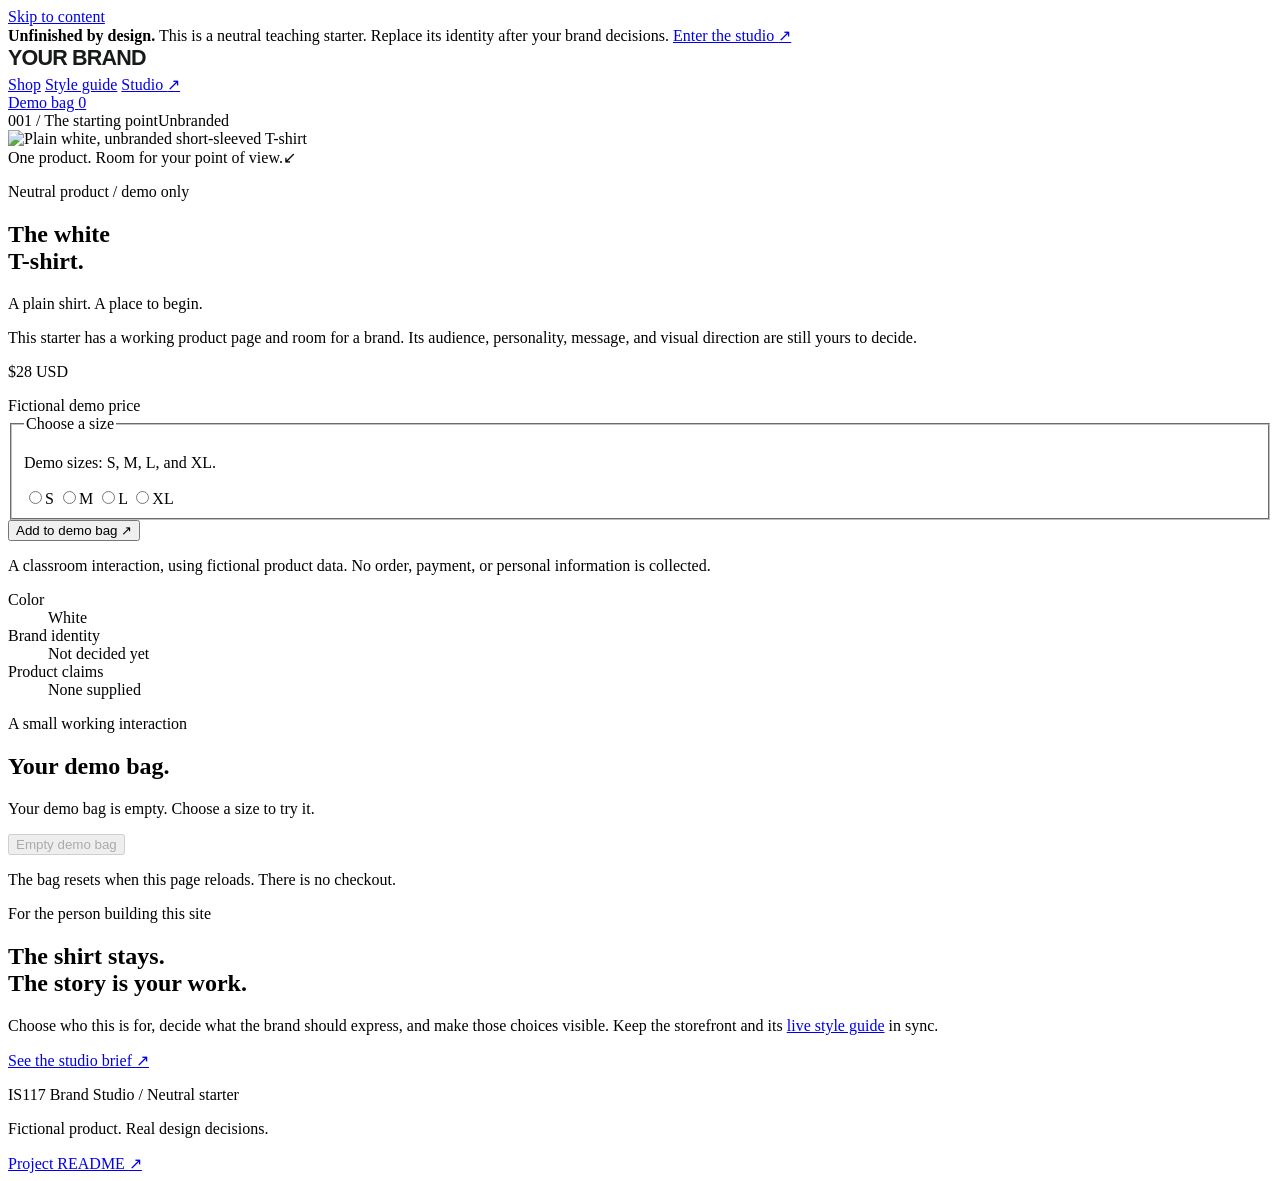
==== public/index.html @ 986c733f "Initial commit" ====
<!doctype html>
<html lang="en">
  <head>
    <meta charset="utf-8" />
    <meta name="viewport" content="width=device-width, initial-scale=1" />
    <meta
      name="description"
      content="An unfinished, neutral T-shirt storefront for the IS117 Brand Studio. Build a brand through deliberate, visible design choices."
    />
    <title>Your Brand — neutral storefront starter</title>
    <link rel="icon" href="data:," />
    <link rel="stylesheet" href="styles.css" />
    <script src="shop.js" defer></script>
  </head>
  <body>
    <a class="skip-link" href="#main">Skip to content</a>
    <aside class="starter-notice" aria-label="Starter information">
      <span
        ><strong>Unfinished by design.</strong> This is a neutral teaching
        starter. Replace its identity after your brand decisions.</span
      >
      <a href="studio.html"
        >Enter the studio <span aria-hidden="true">↗</span></a
      >
    </aside>
    <header class="site-header wrap">
      <a
        class="brand-link"
        href="index.html"
        aria-label="Your Brand storefront home"
        ><img
          class="wordmark"
          src="assets/wordmark.svg"
          alt="Neutral starter wordmark"
          width="175"
          height="26"
      /></a>
      <nav class="main-nav" aria-label="Main navigation">
        <a class="nav-link" href="index.html" aria-current="page">Shop</a>
        <a class="nav-link" href="styleguide.html">Style guide</a>
        <a class="nav-link" href="studio.html"
          >Studio <span aria-hidden="true">↗</span></a
        >
      </nav>
      <a class="bag-link" href="#demo-bag" aria-label="View demo bag"
        >Demo bag <span id="bag-count" class="bag-count">0</span></a
      >
    </header>

    <main id="main">
      <section class="product-section wrap" aria-labelledby="product-title">
        <div class="product-visual">
          <div class="visual-label">
            <span>001 / The starting point</span><span>Unbranded</span>
          </div>
          <img
            class="shirt-image"
            src="assets/white-shirt.svg"
            alt="Plain white, unbranded short-sleeved T-shirt"
            width="800"
            height="880"
            fetchpriority="high"
          />
          <div class="image-caption">
            <span>One product. Room for your point of view.</span
            ><span aria-hidden="true">↙</span>
          </div>
        </div>
        <div class="product-information">
          <p class="eyebrow">
            <span class="status-dot" aria-hidden="true"></span> Neutral product
            / demo only
          </p>
          <h1 id="product-title">The white<br />T-shirt.</h1>
          <p class="product-intro">A plain shirt. A place to begin.</p>
          <p class="muted product-description">
            This starter has a working product page and room for a brand. Its
            audience, personality, message, and visual direction are still yours
            to decide.
          </p>
          <div class="price-row">
            <p class="price">$28 <span>USD</span></p>
            <span class="micro-label">Fictional demo price</span>
          </div>
          <form id="product-form" class="product-form" novalidate>
            <fieldset aria-describedby="size-help size-error">
              <legend>Choose a size</legend>
              <p id="size-help" class="field-help">
                Demo sizes: S, M, L, and XL.
              </p>
              <div class="size-options">
                <label class="size-option"
                  ><input type="radio" name="size" value="S" /><span
                    >S</span
                  ></label
                >
                <label class="size-option"
                  ><input type="radio" name="size" value="M" /><span
                    >M</span
                  ></label
                >
                <label class="size-option"
                  ><input type="radio" name="size" value="L" /><span
                    >L</span
                  ></label
                >
                <label class="size-option"
                  ><input type="radio" name="size" value="XL" /><span
                    >XL</span
                  ></label
                >
              </div>
              <p id="size-error" class="field-error" role="alert" hidden>
                Choose a size before adding the shirt to your demo bag.
              </p>
            </fieldset>
            <button class="button button-primary add-button" type="submit">
              Add to demo bag <span aria-hidden="true">↗</span>
            </button>
          </form>
          <p class="demo-disclaimer">
            A classroom interaction, using fictional product data. No order,
            payment, or personal information is collected.
          </p>
          <dl class="product-facts">
            <div>
              <dt>Color</dt>
              <dd>White</dd>
            </div>
            <div>
              <dt>Brand identity</dt>
              <dd>Not decided yet</dd>
            </div>
            <div>
              <dt>Product claims</dt>
              <dd>None supplied</dd>
            </div>
          </dl>
        </div>
      </section>

      <section
        id="demo-bag"
        class="bag-section wrap"
        aria-labelledby="bag-title"
      >
        <div>
          <p class="eyebrow">A small working interaction</p>
          <h2 id="bag-title">Your demo bag.</h2>
        </div>
        <div class="bag-details">
          <p
            id="bag-status"
            class="bag-message"
            role="status"
            aria-live="polite"
            aria-atomic="true"
          >
            Your demo bag is empty. Choose a size to try it.
          </p>
          <ul id="bag-items" class="bag-items"></ul>
          <button id="clear-bag" class="text-button" type="button" disabled>
            Empty demo bag
          </button>
          <p class="field-help">
            The bag resets when this page reloads. There is no checkout.
          </p>
        </div>
      </section>

      <section class="starter-next wrap" aria-labelledby="next-title">
        <p class="eyebrow">For the person building this site</p>
        <h2 id="next-title">The shirt stays.<br />The story is your work.</h2>
        <div>
          <p>
            Choose who this is for, decide what the brand should express, and
            make those choices visible. Keep the storefront and its
            <a href="styleguide.html">live style guide</a> in sync.
          </p>
          <a class="button button-secondary" href="studio.html"
            >See the studio brief <span aria-hidden="true">↗</span></a
          >
        </div>
      </section>
    </main>

    <footer class="site-footer wrap">
      <p>
        IS117 Brand Studio <span class="footer-separator"> / </span> Neutral
        starter
      </p>
      <p class="footer-tagline">Fictional product. Real design decisions.</p>
      <a href="https://github.com/kaw393939/is117-brand-studio#readme"
        >Project README <span aria-hidden="true">↗</span></a
      >
    </footer>
  </body>
</html>
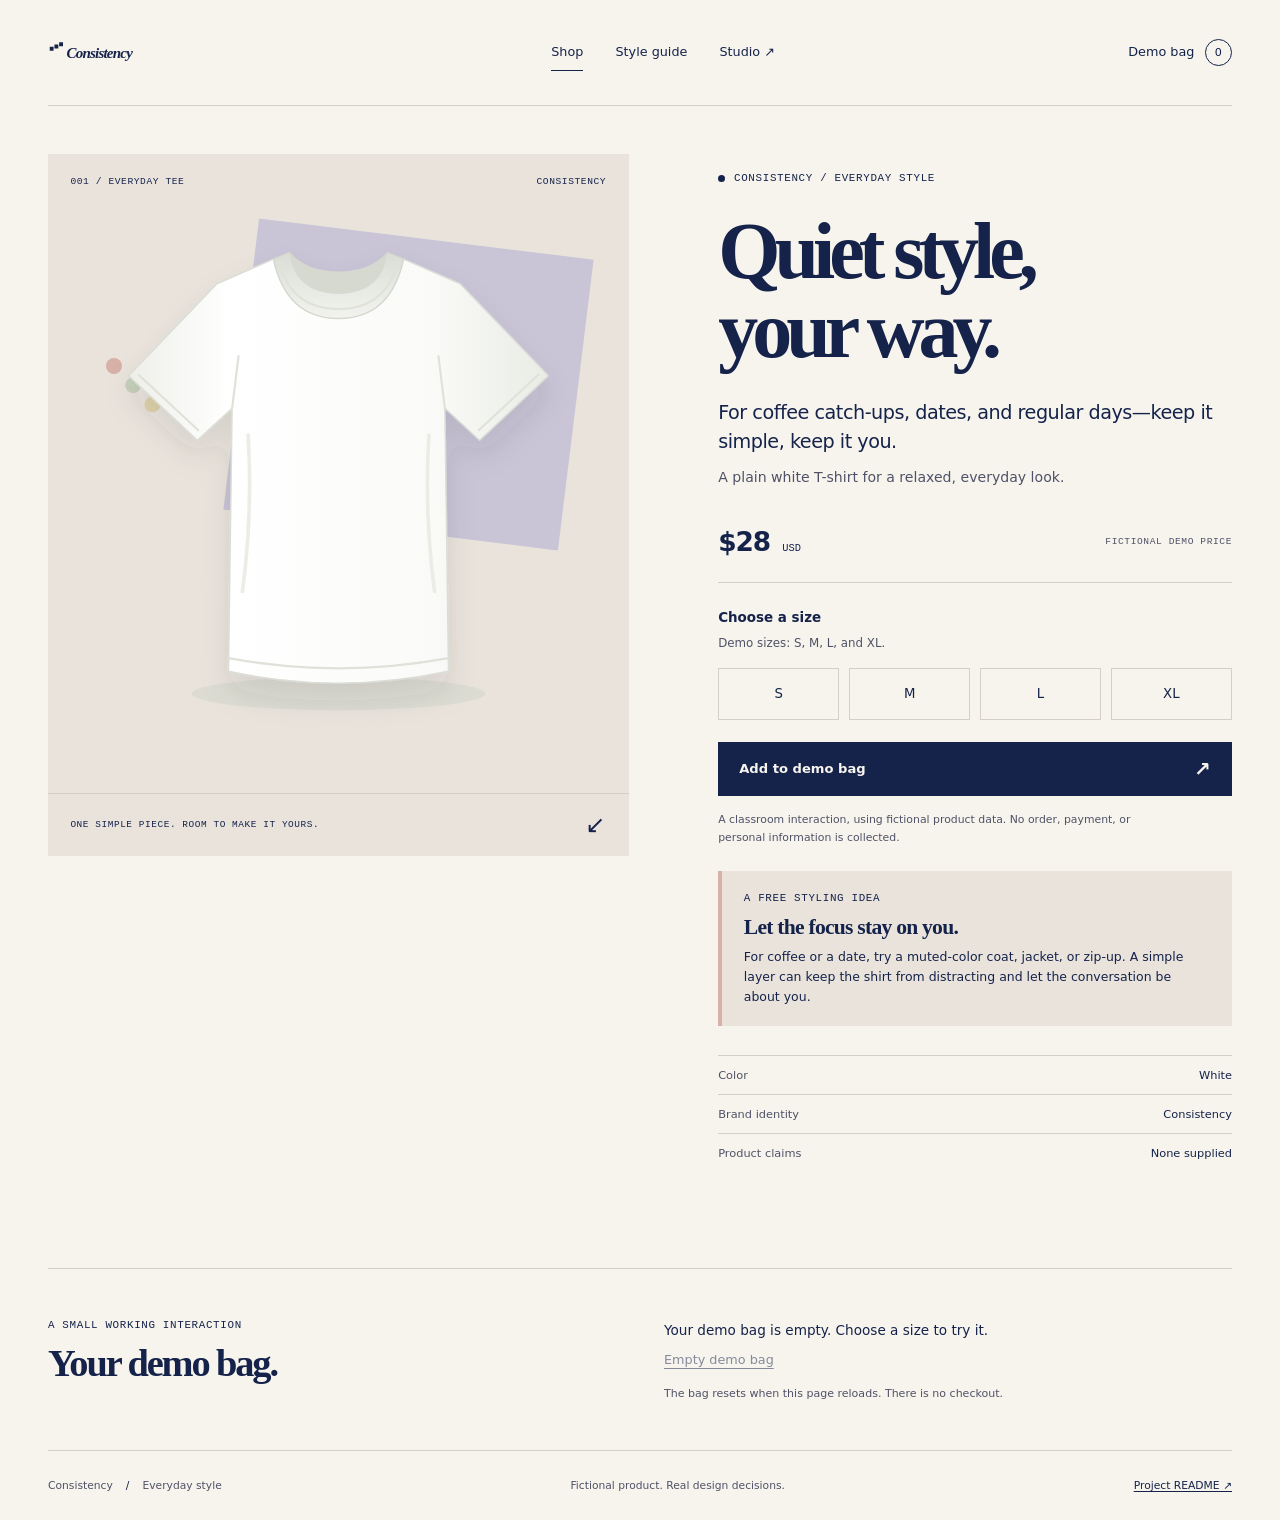
==== commit 9502fd9b: "feat: build BRAND-001 Consistency storefront Co-authored-by: Copilot <223556219+Copilot@users.norepl" ====
--- a/public/index.html
+++ b/public/index.html
@@ -5,33 +5,24 @@
     <meta name="viewport" content="width=device-width, initial-scale=1" />
     <meta
       name="description"
-      content="An unfinished, neutral T-shirt storefront for the IS117 Brand Studio. Build a brand through deliberate, visible design choices."
+      content="Consistency: quiet everyday style, with room to make it your own."
     />
-    <title>Your Brand — neutral storefront starter</title>
+    <title>Consistency — Quiet style, your way</title>
     <link rel="icon" href="data:," />
     <link rel="stylesheet" href="styles.css" />
     <script src="shop.js" defer></script>
   </head>
   <body>
     <a class="skip-link" href="#main">Skip to content</a>
-    <aside class="starter-notice" aria-label="Starter information">
-      <span
-        ><strong>Unfinished by design.</strong> This is a neutral teaching
-        starter. Replace its identity after your brand decisions.</span
-      >
-      <a href="studio.html"
-        >Enter the studio <span aria-hidden="true">↗</span></a
-      >
-    </aside>
     <header class="site-header wrap">
       <a
         class="brand-link"
         href="index.html"
-        aria-label="Your Brand storefront home"
+        aria-label="Consistency storefront home"
         ><img
           class="wordmark"
-          src="assets/wordmark.svg"
-          alt="Neutral starter wordmark"
+          src="assets/consistency-wordmark.svg"
+          alt="Consistency"
           width="175"
           height="26"
       /></a>
@@ -51,7 +42,7 @@
       <section class="product-section wrap" aria-labelledby="product-title">
         <div class="product-visual">
           <div class="visual-label">
-            <span>001 / The starting point</span><span>Unbranded</span>
+            <span>001 / Everyday tee</span><span>Consistency</span>
           </div>
           <img
             class="shirt-image"
@@ -62,21 +53,22 @@
             fetchpriority="high"
           />
           <div class="image-caption">
-            <span>One product. Room for your point of view.</span
+            <span>One simple piece. Room to make it yours.</span
             ><span aria-hidden="true">↙</span>
           </div>
         </div>
         <div class="product-information">
           <p class="eyebrow">
-            <span class="status-dot" aria-hidden="true"></span> Neutral product
-            / demo only
+            <span class="status-dot" aria-hidden="true"></span> Consistency /
+            Everyday style
           </p>
-          <h1 id="product-title">The white<br />T-shirt.</h1>
-          <p class="product-intro">A plain shirt. A place to begin.</p>
+          <h1 id="product-title">Quiet style,<br />your way.</h1>
+          <p class="product-intro">
+            For coffee catch-ups, dates, and regular days—keep it simple, keep
+            it you.
+          </p>
           <p class="muted product-description">
-            This starter has a working product page and room for a brand. Its
-            audience, personality, message, and visual direction are still yours
-            to decide.
+            A plain white T-shirt for a relaxed, everyday look.
           </p>
           <div class="price-row">
             <p class="price">$28 <span>USD</span></p>
@@ -122,6 +114,15 @@
             A classroom interaction, using fictional product data. No order,
             payment, or personal information is collected.
           </p>
+          <aside class="styling-tip" aria-labelledby="styling-tip-title">
+            <p class="eyebrow">A free styling idea</p>
+            <h2 id="styling-tip-title">Let the focus stay on you.</h2>
+            <p>
+              For coffee or a date, try a muted-color coat, jacket, or zip-up. A
+              simple layer can keep the shirt from distracting and let the
+              conversation be about you.
+            </p>
+          </aside>
           <dl class="product-facts">
             <div>
               <dt>Color</dt>
@@ -129,7 +130,7 @@
             </div>
             <div>
               <dt>Brand identity</dt>
-              <dd>Not decided yet</dd>
+              <dd>Consistency</dd>
             </div>
             <div>
               <dt>Product claims</dt>
@@ -167,27 +168,11 @@
           </p>
         </div>
       </section>
-
-      <section class="starter-next wrap" aria-labelledby="next-title">
-        <p class="eyebrow">For the person building this site</p>
-        <h2 id="next-title">The shirt stays.<br />The story is your work.</h2>
-        <div>
-          <p>
-            Choose who this is for, decide what the brand should express, and
-            make those choices visible. Keep the storefront and its
-            <a href="styleguide.html">live style guide</a> in sync.
-          </p>
-          <a class="button button-secondary" href="studio.html"
-            >See the studio brief <span aria-hidden="true">↗</span></a
-          >
-        </div>
-      </section>
     </main>
 
     <footer class="site-footer wrap">
       <p>
-        IS117 Brand Studio <span class="footer-separator"> / </span> Neutral
-        starter
+        Consistency <span class="footer-separator"> / </span> Everyday style
       </p>
       <p class="footer-tagline">Fictional product. Real design decisions.</p>
       <a href="https://github.com/kaw393939/is117-brand-studio#readme"
--- a/public/styles.css
+++ b/public/styles.css
@@ -0,0 +1,1348 @@
+/* Shared brand tokens used by the storefront, style guide, and studio overview. */
+:root {
+  --color-paper: #f7f4ed;
+  --color-ink: #15234b;
+  --color-muted: #4f5267;
+  --color-line: #d4d0c8;
+  --color-accent: #ddd1a9;
+  --color-soft: #e9e3dc;
+  --color-lilac: #c9c4d6;
+  --color-coral: #d7b1a7;
+  --color-sage: #c7d0bc;
+  --color-white: #fff;
+  --color-danger: #992e28;
+  --font-body:
+    system-ui, -apple-system, blinkmacsystemfont, "Segoe UI", sans-serif;
+  --font-display: georgia, "Times New Roman", serif;
+  --font-mono: ui-monospace, sfmono-regular, consolas, monospace;
+  --space-1: 0.5rem;
+  --space-2: 1rem;
+  --space-3: 1.5rem;
+  --space-4: 2rem;
+  --space-5: 3rem;
+  --space-6: 4rem;
+  --page-width: 1440px;
+}
+
+* {
+  box-sizing: border-box;
+}
+
+html {
+  scroll-behavior: smooth;
+  scroll-padding-top: 1.5rem;
+}
+
+body {
+  margin: 0;
+  background: var(--color-paper);
+  color: var(--color-ink);
+  font-family: var(--font-body);
+  line-height: 1.6;
+  -webkit-font-smoothing: antialiased;
+}
+
+img,
+svg {
+  display: block;
+  max-width: 100%;
+}
+
+button,
+a,
+input {
+  -webkit-tap-highlight-color: transparent;
+}
+
+a {
+  color: inherit;
+  text-underline-offset: 0.2em;
+  text-decoration-thickness: 1px;
+}
+
+a:hover {
+  text-decoration-thickness: 2px;
+}
+
+button,
+input {
+  font: inherit;
+}
+
+button {
+  cursor: pointer;
+}
+
+button:disabled {
+  cursor: default;
+}
+
+:focus-visible {
+  outline: 3px solid var(--color-ink);
+  outline-offset: 5px;
+}
+
+[hidden] {
+  display: none !important;
+}
+
+::selection {
+  background: var(--color-accent);
+  color: var(--color-ink);
+}
+
+h1,
+h2,
+h3,
+p {
+  margin: 0;
+}
+
+h1,
+h2,
+h3 {
+  font-family: var(--font-display);
+  font-weight: 550;
+}
+
+h1 {
+  font-size: clamp(3.4rem, 6.25vw, 6.6rem);
+  line-height: 0.99;
+  letter-spacing: -0.075em;
+}
+
+h2 {
+  font-size: clamp(2rem, 3.6vw, 3.75rem);
+  line-height: 1.08;
+  letter-spacing: -0.055em;
+}
+
+h3 {
+  font-size: 1.3rem;
+  line-height: 1.3;
+  letter-spacing: -0.03em;
+}
+
+p + p {
+  margin-top: var(--space-2);
+}
+
+.wrap {
+  width: min(calc(100% - 6rem), var(--page-width));
+  margin-inline: auto;
+}
+
+.muted {
+  color: var(--color-muted);
+}
+
+.eyebrow,
+.micro-label,
+.visual-label,
+.image-caption,
+.section-number,
+.type-label,
+.token-name {
+  font-family: var(--font-mono);
+  font-size: 0.68rem;
+  font-weight: 500;
+  line-height: 1.5;
+  letter-spacing: 0.06em;
+  text-transform: uppercase;
+}
+
+.eyebrow {
+  display: flex;
+  align-items: center;
+  gap: 0.55rem;
+}
+
+.status-dot {
+  width: 7px;
+  height: 7px;
+  display: inline-block;
+  background: var(--color-ink);
+  border-radius: 50%;
+}
+
+.skip-link {
+  position: fixed;
+  top: 8px;
+  left: 8px;
+  z-index: 10;
+  transform: translateY(-180%);
+  padding: 0.75rem 1rem;
+  background: var(--color-ink);
+  color: var(--color-white);
+}
+
+.skip-link:focus {
+  transform: translateY(0);
+}
+
+.starter-notice {
+  display: flex;
+  justify-content: space-between;
+  align-items: center;
+  gap: 1.5rem;
+  padding: 0.8rem 3rem;
+  background: var(--color-accent);
+  font-size: 0.73rem;
+  line-height: 1.5;
+}
+
+.starter-notice a {
+  flex-shrink: 0;
+  font-weight: 650;
+}
+
+.site-header {
+  min-height: 106px;
+  display: flex;
+  align-items: center;
+  gap: 3rem;
+  border-bottom: 1px solid var(--color-line);
+}
+
+.brand-link {
+  display: inline-block;
+  flex-shrink: 0;
+}
+
+.wordmark {
+  width: 150px;
+  height: auto;
+}
+
+.main-nav {
+  display: flex;
+  justify-content: center;
+  align-items: center;
+  gap: 2rem;
+  margin-inline: auto;
+}
+
+.nav-link,
+.bag-link {
+  text-decoration: none;
+  font-size: 0.8rem;
+}
+
+.nav-link {
+  padding-block: 0.5rem;
+  border-bottom: 1px solid transparent;
+}
+
+.nav-link:hover,
+.nav-link[aria-current="page"] {
+  border-color: currentcolor;
+}
+
+.bag-link {
+  display: flex;
+  align-items: center;
+  gap: 0.65rem;
+  white-space: nowrap;
+}
+
+.bag-count {
+  display: grid;
+  place-items: center;
+  min-width: 1.7rem;
+  height: 1.7rem;
+  border: 1px solid var(--color-ink);
+  border-radius: 50%;
+  font-size: 0.7rem;
+}
+
+.product-section {
+  display: grid;
+  grid-template-columns: 1.13fr 1fr;
+  gap: clamp(3rem, 7vw, 8rem);
+  padding-block: var(--space-5) 5rem;
+  align-items: start;
+}
+
+.product-visual {
+  position: relative;
+  isolation: isolate;
+  overflow: hidden;
+  background: var(--color-soft);
+}
+
+.product-visual::before,
+.product-visual::after {
+  content: "";
+  position: absolute;
+  z-index: 0;
+  pointer-events: none;
+}
+
+.product-visual::before {
+  inset: 12% 9% auto auto;
+  width: 58%;
+  aspect-ratio: 1.15;
+  background: var(--color-lilac);
+  transform: rotate(7deg);
+}
+
+.product-visual::after {
+  top: 29%;
+  left: 10%;
+  width: 1rem;
+  height: 1rem;
+  border-radius: 50%;
+  background: var(--color-coral);
+  box-shadow:
+    1.2rem 1.2rem 0 var(--color-sage),
+    2.4rem 2.4rem 0 var(--color-accent);
+}
+
+.visual-label {
+  position: absolute;
+  z-index: 2;
+  inset: 1.3rem 1.4rem auto;
+  display: flex;
+  justify-content: space-between;
+  gap: 1rem;
+  font-size: 0.6rem;
+}
+
+.shirt-image {
+  width: 100%;
+  height: auto;
+  aspect-ratio: 800 / 880;
+  object-fit: contain;
+  position: relative;
+  z-index: 1;
+}
+
+.image-caption {
+  display: flex;
+  align-items: center;
+  justify-content: space-between;
+  gap: 1rem;
+  padding: 1.2rem 1.4rem;
+  border-top: 1px solid var(--color-line);
+  font-size: 0.59rem;
+}
+
+.image-caption > :last-child {
+  font-family: var(--font-body);
+  font-size: 1.5rem;
+  line-height: 1;
+}
+
+.product-information {
+  max-width: 530px;
+  padding-block: 1rem;
+}
+
+.product-information h1 {
+  margin-top: 1.6rem;
+}
+
+.product-intro {
+  font-size: 1.2rem;
+  line-height: 1.5;
+  margin-top: 1.8rem;
+  letter-spacing: -0.025em;
+}
+
+.product-description {
+  margin-top: 0.6rem;
+  font-size: 0.88rem;
+  max-width: 430px;
+}
+
+.price-row {
+  display: flex;
+  align-items: center;
+  justify-content: space-between;
+  gap: 1rem;
+  margin-block: 2rem 1.5rem;
+  padding-bottom: 1.2rem;
+  border-bottom: 1px solid var(--color-line);
+}
+
+.price {
+  font-size: 1.65rem;
+  letter-spacing: -0.04em;
+  font-weight: 600;
+}
+
+.price span {
+  font-family: var(--font-mono);
+  font-size: 0.65rem;
+  font-weight: 400;
+  letter-spacing: 0;
+  margin-left: 0.25rem;
+}
+
+.price-row .micro-label {
+  color: var(--color-muted);
+  font-size: 0.6rem;
+}
+
+fieldset {
+  padding: 0;
+  margin: 0;
+  border: 0;
+  min-width: 0;
+}
+
+legend {
+  padding: 0;
+  font-size: 0.84rem;
+  font-weight: 650;
+}
+
+.field-help {
+  margin-top: 0.3rem;
+  color: var(--color-muted);
+  font-size: 0.74rem;
+}
+
+.size-options {
+  display: grid;
+  grid-template-columns: repeat(4, 1fr);
+  gap: 0.6rem;
+  margin-top: 1rem;
+}
+
+.size-option {
+  position: relative;
+  cursor: pointer;
+}
+
+.size-option input {
+  position: absolute;
+  opacity: 0;
+  width: 100%;
+  height: 100%;
+  margin: 0;
+  cursor: pointer;
+}
+
+.size-option span {
+  display: grid;
+  place-items: center;
+  min-height: 3.2rem;
+  border: 1px solid var(--color-line);
+  background: var(--color-paper);
+  font-size: 0.83rem;
+  transition:
+    background 150ms ease,
+    border-color 150ms ease;
+}
+
+.size-option input:checked + span {
+  background: var(--color-ink);
+  border-color: var(--color-ink);
+  color: var(--color-paper);
+}
+
+.size-option input:hover + span {
+  border-color: var(--color-ink);
+}
+
+.size-option input:focus-visible + span {
+  outline: 3px solid var(--color-ink);
+  outline-offset: 4px;
+}
+
+.size-option input:focus-visible {
+  outline: none;
+}
+
+.field-error {
+  color: var(--color-danger);
+  font-size: 0.8rem;
+  margin-top: 0.9rem;
+  font-weight: 550;
+}
+
+.button {
+  display: inline-flex;
+  align-items: center;
+  justify-content: space-between;
+  gap: 2rem;
+  min-height: 3.4rem;
+  border: 1px solid var(--color-ink);
+  padding: 0.9rem 1.25rem;
+  font-size: 0.82rem;
+  font-weight: 550;
+  line-height: 1.4;
+  text-decoration: none;
+  transition:
+    background 150ms ease,
+    color 150ms ease;
+}
+
+.button > span[aria-hidden] {
+  font-size: 1.25rem;
+  line-height: 1;
+}
+
+.button-primary {
+  background: var(--color-ink);
+  color: var(--color-paper);
+}
+
+.button-primary:hover {
+  background: var(--color-accent);
+  color: var(--color-ink);
+}
+
+.button-secondary {
+  background: transparent;
+  color: var(--color-ink);
+}
+
+.button-secondary:hover {
+  background: var(--color-soft);
+}
+
+.add-button {
+  width: 100%;
+  margin-top: 1.4rem;
+}
+
+.demo-disclaimer {
+  font-size: 0.68rem;
+  line-height: 1.65;
+  color: var(--color-muted);
+  margin-top: 0.9rem;
+  max-width: 420px;
+}
+
+.styling-tip {
+  margin-top: 1.5rem;
+  padding: 1.2rem 1.35rem;
+  border-inline-start: 4px solid var(--color-coral);
+  background: var(--color-soft);
+}
+
+.styling-tip h2 {
+  margin-top: 0.6rem;
+  font-size: 1.35rem;
+  letter-spacing: -0.035em;
+}
+
+.styling-tip :where(p:not(.eyebrow)) {
+  margin-top: 0.5rem;
+  font-size: 0.78rem;
+}
+
+.product-facts {
+  margin-bottom: 0;
+  margin-top: 1.8rem;
+}
+
+.product-facts div {
+  display: flex;
+  justify-content: space-between;
+  gap: 1rem;
+  padding-block: 0.62rem;
+  border-top: 1px solid var(--color-line);
+  font-size: 0.71rem;
+}
+
+.product-facts dt {
+  color: var(--color-muted);
+}
+
+.product-facts dd {
+  margin: 0;
+  font-weight: 500;
+  text-align: right;
+}
+
+.bag-section {
+  display: grid;
+  grid-template-columns: 1fr 1fr;
+  gap: 3rem;
+  border-top: 1px solid var(--color-line);
+  padding-block: 3rem;
+}
+
+.bag-section h2 {
+  margin-top: 0.6rem;
+  font-size: clamp(2rem, 3vw, 3rem);
+}
+
+.bag-details {
+  padding-top: 0.2rem;
+  font-size: 0.85rem;
+}
+
+.bag-message {
+  max-width: 500px;
+}
+
+.bag-items {
+  list-style: none;
+  margin: 1rem 0;
+  padding: 0;
+}
+
+.bag-items:empty {
+  margin: 0;
+}
+
+.bag-items li {
+  padding-block: 0.55rem;
+  border-bottom: 1px solid var(--color-line);
+  font-size: 0.78rem;
+}
+
+.text-button {
+  padding: 0.5rem 0;
+  border: 0;
+  background: transparent;
+  color: var(--color-ink);
+  font-size: 0.8rem;
+  text-decoration: underline;
+  text-underline-offset: 0.25rem;
+}
+
+.text-button:disabled {
+  opacity: 0.5;
+}
+
+.bag-details .field-help {
+  margin-top: 0.4rem;
+  font-size: 0.69rem;
+}
+
+.starter-next {
+  display: grid;
+  grid-template-columns: 1fr 1fr;
+  gap: 1.5rem 3rem;
+  background: var(--color-accent);
+  padding: 2.7rem 3rem 3rem;
+  margin-block: 1rem 4rem;
+}
+
+.starter-next > .eyebrow {
+  grid-column: 1 / -1;
+}
+
+.starter-next > div {
+  max-width: 470px;
+  font-size: 0.86rem;
+}
+
+.starter-next .button {
+  margin-top: 1.6rem;
+}
+
+.site-footer {
+  display: flex;
+  align-items: center;
+  justify-content: space-between;
+  gap: 2rem;
+  border-top: 1px solid var(--color-line);
+  padding-block: 1.6rem;
+  font-size: 0.67rem;
+  color: var(--color-muted);
+}
+
+.footer-tagline {
+  margin: 0;
+}
+
+.footer-separator {
+  margin-inline: 0.6rem;
+  color: var(--color-ink);
+}
+
+.site-footer a {
+  color: var(--color-ink);
+}
+
+/* Shared editorial pages */
+.page-hero {
+  padding-block: 4.5rem 3.8rem;
+  display: grid;
+  grid-template-columns: 1.25fr 0.75fr;
+  align-items: end;
+  gap: 1.3rem 4rem;
+}
+
+.page-hero > .eyebrow {
+  grid-column: 1 / -1;
+}
+
+.page-hero h1 {
+  font-size: clamp(3.5rem, 6.8vw, 7.3rem);
+}
+
+.page-hero .hero-summary {
+  max-width: 400px;
+  font-size: 0.95rem;
+  color: var(--color-muted);
+  padding-bottom: 0.25rem;
+}
+
+.hero-summary strong {
+  font-weight: 550;
+  color: var(--color-ink);
+}
+
+.page-subnav {
+  display: flex;
+  flex-wrap: wrap;
+  gap: 0.6rem 1.8rem;
+  padding-block: 1rem;
+  border-top: 1px solid var(--color-line);
+  border-bottom: 1px solid var(--color-line);
+  font-size: 0.76rem;
+}
+
+.section-link {
+  text-decoration: none;
+}
+
+.section-link:hover {
+  text-decoration: underline;
+}
+
+.guide-section {
+  padding-block: 3rem;
+  border-bottom: 1px solid var(--color-line);
+  display: grid;
+  grid-template-columns: 0.32fr 1fr;
+  column-gap: 3rem;
+}
+
+.section-heading .section-number {
+  color: var(--color-muted);
+  display: block;
+  margin-bottom: 0.8rem;
+}
+
+.section-heading h2 {
+  font-size: clamp(1.7rem, 2.5vw, 2.65rem);
+}
+
+.section-heading p {
+  font-size: 0.78rem;
+  color: var(--color-muted);
+  margin-top: 1rem;
+  max-width: 210px;
+}
+
+.guide-content {
+  min-width: 0;
+}
+
+.draft-label {
+  display: inline-block;
+  padding: 0.3rem 0.55rem;
+  background: var(--color-accent);
+  color: var(--color-ink);
+  font-family: var(--font-mono);
+  font-size: 0.6rem;
+  line-height: 1.4;
+  letter-spacing: 0.03em;
+  text-transform: uppercase;
+}
+
+.decision-grid {
+  display: grid;
+  grid-template-columns: repeat(3, 1fr);
+  gap: 1.5rem;
+  margin-top: 1.6rem;
+}
+
+.decision-grid > div {
+  border-top: 1px solid var(--color-line);
+  padding-top: 0.8rem;
+}
+
+.decision-grid h3 {
+  font-size: 0.85rem;
+  font-weight: 650;
+  letter-spacing: 0;
+}
+
+.decision-grid p {
+  font-size: 0.8rem;
+  color: var(--color-muted);
+  margin-top: 0.5rem;
+}
+
+.decision-grid .undecided {
+  font-size: 1.5rem;
+  font-weight: 450;
+  color: var(--color-ink);
+  letter-spacing: -0.04em;
+}
+
+.logo-board {
+  min-height: 230px;
+  display: grid;
+  place-items: center;
+  padding: 3rem;
+  background: var(--color-white);
+  border: 1px solid var(--color-line);
+}
+
+.logo-board img {
+  width: min(100%, 380px);
+}
+
+.logo-variants {
+  display: grid;
+  grid-template-columns: 1fr 1fr;
+  border: 1px solid var(--color-line);
+  border-top: 0;
+}
+
+.logo-variant {
+  min-height: 140px;
+  padding: 1.5rem;
+  display: flex;
+  flex-direction: column;
+  justify-content: space-between;
+  gap: 1.5rem;
+}
+
+.logo-variant + .logo-variant {
+  border-left: 1px solid var(--color-line);
+}
+
+.logo-small {
+  width: 110px;
+  height: auto;
+}
+
+.logo-mono {
+  width: 190px;
+  filter: brightness(0);
+}
+
+.logo-variant p,
+.guide-note {
+  font-size: 0.73rem;
+  color: var(--color-muted);
+}
+
+.guide-note {
+  margin-top: 1rem;
+  max-width: 680px;
+}
+
+.palette-grid {
+  display: grid;
+  grid-template-columns: repeat(4, 1fr);
+  gap: 0.65rem;
+}
+
+.color-swatch {
+  height: 120px;
+  border: 1px solid var(--color-line);
+  background: var(--swatch-color);
+}
+
+.palette-card h3 {
+  font-size: 0.76rem;
+  letter-spacing: 0;
+  font-weight: 650;
+  margin-top: 0.65rem;
+}
+
+.palette-card code {
+  font-family: var(--font-mono);
+  font-size: 0.65rem;
+  color: var(--color-muted);
+  display: block;
+  margin-top: 0.15rem;
+}
+
+.palette-card p {
+  font-size: 0.66rem;
+  color: var(--color-muted);
+  margin-top: 0.4rem;
+  line-height: 1.5;
+}
+
+.type-specimen {
+  border-top: 1px solid var(--color-line);
+  padding-block: 1.3rem;
+}
+
+.type-specimen:first-child {
+  border-top: 0;
+  padding-top: 0;
+}
+
+.type-label {
+  display: block;
+  margin-bottom: 1rem;
+  color: var(--color-muted);
+  font-size: 0.6rem;
+}
+
+.type-display {
+  font-family: var(--font-display);
+  font-size: clamp(2.5rem, 4.5vw, 5rem);
+  font-weight: 550;
+  letter-spacing: -0.075em;
+  line-height: 1;
+  max-width: 700px;
+}
+
+.type-body {
+  font-family: var(--font-body);
+  font-size: 1rem;
+  max-width: 570px;
+}
+
+.type-mono {
+  font-family: var(--font-mono);
+  text-transform: uppercase;
+  font-size: 0.7rem;
+  letter-spacing: 0.06em;
+}
+
+.spacing-grid {
+  display: flex;
+  flex-wrap: wrap;
+  align-items: start;
+  gap: 2rem;
+}
+
+.spacing-token {
+  min-width: 52px;
+}
+
+.spacing-bar {
+  width: var(--token-size);
+  height: 40px;
+  background: var(--color-ink);
+  margin-bottom: 0.9rem;
+}
+
+.token-name {
+  display: block;
+  font-size: 0.6rem;
+}
+
+.spacing-token code {
+  font-family: var(--font-mono);
+  color: var(--color-muted);
+  font-size: 0.65rem;
+}
+
+.button-samples {
+  display: flex;
+  flex-wrap: wrap;
+  gap: 1rem;
+}
+
+.button-samples .button {
+  min-width: 185px;
+}
+
+.voice-grid {
+  display: grid;
+  grid-template-columns: 1fr 1fr;
+  gap: 2rem;
+}
+
+.voice-grid h3 {
+  font-size: 0.95rem;
+  font-weight: 600;
+  margin-bottom: 0.65rem;
+}
+
+.voice-grid p {
+  font-size: 0.84rem;
+  color: var(--color-muted);
+}
+
+.voice-example {
+  font-size: 1.7rem !important;
+  color: var(--color-ink) !important;
+  letter-spacing: -0.035em;
+  line-height: 1.3;
+}
+
+.guide-footer-note {
+  display: flex;
+  gap: 2rem;
+  align-items: center;
+  justify-content: space-between;
+  background: var(--color-soft);
+  padding: 1.5rem 2rem;
+  margin-block: 2rem 4rem;
+}
+
+.guide-footer-note p {
+  font-size: 0.83rem;
+  max-width: 680px;
+}
+
+.guide-footer-note a {
+  font-size: 0.8rem;
+  white-space: nowrap;
+}
+
+@media (width >= 1600px) {
+  .product-section {
+    gap: 8rem;
+  }
+}
+
+@media (width <= 1100px) {
+  .wrap {
+    width: calc(100% - 4rem);
+  }
+
+  .starter-notice {
+    padding-inline: 2rem;
+  }
+
+  .site-header {
+    gap: 1.7rem;
+  }
+
+  .main-nav {
+    gap: 1.25rem;
+  }
+
+  .product-section {
+    gap: 3rem;
+    align-items: start;
+  }
+
+  .product-information h1 {
+    font-size: clamp(3.4rem, 7vw, 5rem);
+  }
+
+  .product-information {
+    padding-top: 0.5rem;
+  }
+
+  .product-intro {
+    margin-top: 1.4rem;
+  }
+
+  .price-row {
+    margin-top: 1.5rem;
+  }
+
+  .page-hero {
+    column-gap: 2rem;
+  }
+
+  .guide-section {
+    grid-template-columns: 0.35fr 1fr;
+    gap: 2rem;
+  }
+
+  .palette-grid {
+    grid-template-columns: repeat(3, 1fr);
+    row-gap: 1.6rem;
+  }
+}
+
+@media (width <= 760px) {
+  .wrap {
+    width: calc(100% - 2.5rem);
+  }
+
+  .starter-notice {
+    padding: 0.75rem 1.25rem;
+    font-size: 0.67rem;
+    gap: 1rem;
+  }
+
+  .starter-notice > span {
+    max-width: 480px;
+  }
+
+  .starter-notice a {
+    font-size: 0.65rem;
+  }
+
+  .site-header {
+    min-height: 108px;
+    display: grid;
+    grid-template-columns: 1fr auto;
+    gap: 0.5rem 1rem;
+    padding-block: 1.2rem 1rem;
+  }
+
+  .wordmark {
+    width: 130px;
+  }
+
+  .main-nav {
+    grid-row: 2;
+    grid-column: 1 / -1;
+    margin: 0;
+    justify-content: flex-start;
+    gap: 1.5rem;
+  }
+
+  .nav-link,
+  .bag-link {
+    font-size: 0.73rem;
+  }
+
+  .bag-link {
+    grid-column: 2;
+    grid-row: 1;
+  }
+
+  .bag-count {
+    min-width: 1.5rem;
+    height: 1.5rem;
+  }
+
+  .product-section {
+    grid-template-columns: 1fr;
+    gap: 2rem;
+    padding-block: 1.5rem 3rem;
+  }
+
+  .product-visual {
+    max-width: 600px;
+    width: 100%;
+    margin-inline: auto;
+  }
+
+  .shirt-image {
+    max-height: 530px;
+  }
+
+  .product-information {
+    max-width: none;
+    padding: 0;
+  }
+
+  .product-information h1 {
+    font-size: clamp(4.2rem, 13vw, 7rem);
+    margin-top: 1rem;
+  }
+
+  .product-intro {
+    font-size: 1.1rem;
+    margin-top: 1.4rem;
+  }
+
+  .product-description {
+    max-width: 580px;
+  }
+
+  .product-facts {
+    margin-top: 1.5rem;
+  }
+
+  .bag-section {
+    grid-template-columns: 1fr;
+    gap: 1.3rem;
+    padding-block: 2rem;
+  }
+
+  .bag-section h2 {
+    margin-top: 0.6rem;
+  }
+
+  .starter-next {
+    grid-template-columns: 1fr;
+    padding: 1.8rem;
+    gap: 1.3rem;
+    margin-block: 1rem 3rem;
+  }
+
+  .starter-next > div {
+    max-width: none;
+  }
+
+  .site-footer {
+    flex-wrap: wrap;
+    gap: 0.7rem 2rem;
+    padding-block: 1.5rem;
+  }
+
+  .footer-tagline {
+    display: none;
+  }
+
+  .page-hero {
+    padding-block: 2.5rem;
+    grid-template-columns: 1fr;
+    row-gap: 1.4rem;
+  }
+
+  .page-hero h1 {
+    font-size: clamp(3.7rem, 11vw, 6rem);
+  }
+
+  .page-hero .hero-summary {
+    max-width: 570px;
+    font-size: 0.9rem;
+  }
+
+  .page-subnav {
+    gap: 0.6rem 1.2rem;
+    font-size: 0.72rem;
+  }
+
+  .guide-section {
+    grid-template-columns: 1fr;
+    gap: 1.8rem;
+    padding-block: 2.3rem;
+  }
+
+  .section-heading {
+    display: grid;
+    grid-template-columns: 1fr 1fr;
+    column-gap: 2rem;
+  }
+
+  .section-heading .section-number {
+    grid-column: 1 / -1;
+    margin-bottom: 0.5rem;
+  }
+
+  .section-heading p {
+    max-width: none;
+    margin: 0;
+    font-size: 0.73rem;
+  }
+
+  .decision-grid {
+    gap: 1rem;
+  }
+
+  .decision-grid .undecided {
+    font-size: 1.3rem;
+  }
+
+  .decision-grid p {
+    font-size: 0.73rem;
+  }
+
+  .palette-grid {
+    grid-template-columns: repeat(4, 1fr);
+  }
+
+  .color-swatch {
+    height: 85px;
+  }
+
+  .palette-card p {
+    font-size: 0.62rem;
+  }
+
+  .palette-card code {
+    font-size: 0.57rem;
+  }
+
+  .guide-footer-note {
+    flex-direction: column;
+    align-items: start;
+    gap: 1rem;
+    margin-block: 1.5rem 3rem;
+    padding: 1.5rem;
+  }
+}
+
+@media (width <= 420px) {
+  .starter-notice {
+    align-items: start;
+    flex-direction: column;
+    gap: 0.35rem;
+  }
+
+  .visual-label {
+    inset: 1rem 1rem auto;
+    font-size: 0.53rem;
+  }
+
+  .image-caption {
+    font-size: 0.53rem;
+    padding: 1rem;
+  }
+
+  .price-row .micro-label {
+    font-size: 0.54rem;
+  }
+
+  .section-heading {
+    grid-template-columns: 1fr;
+    gap: 0.6rem;
+  }
+
+  .section-heading .section-number {
+    margin: 0;
+  }
+
+  .decision-grid {
+    grid-template-columns: 1fr;
+    gap: 1.2rem;
+  }
+
+  .decision-grid > div {
+    display: grid;
+    grid-template-columns: 0.5fr 1fr;
+    gap: 0.4rem 1rem;
+  }
+
+  .decision-grid p {
+    margin-top: 0;
+  }
+
+  .decision-grid p:last-child {
+    grid-column: 2;
+  }
+
+  .palette-grid {
+    grid-template-columns: repeat(3, 1fr);
+  }
+
+  .color-swatch {
+    height: 90px;
+  }
+
+  .logo-board {
+    min-height: 190px;
+    padding: 2rem;
+  }
+
+  .logo-variants {
+    grid-template-columns: 1fr;
+  }
+
+  .logo-variant {
+    min-height: 125px;
+  }
+
+  .logo-variant + .logo-variant {
+    border-left: 0;
+    border-top: 1px solid var(--color-line);
+  }
+
+  .voice-grid {
+    grid-template-columns: 1fr;
+    gap: 1.5rem;
+  }
+}
+
+@media (prefers-reduced-motion: reduce) {
+  html {
+    scroll-behavior: auto;
+  }
+
+  *,
+  *::before,
+  *::after {
+    transition: none !important;
+    animation: none !important;
+  }
+}
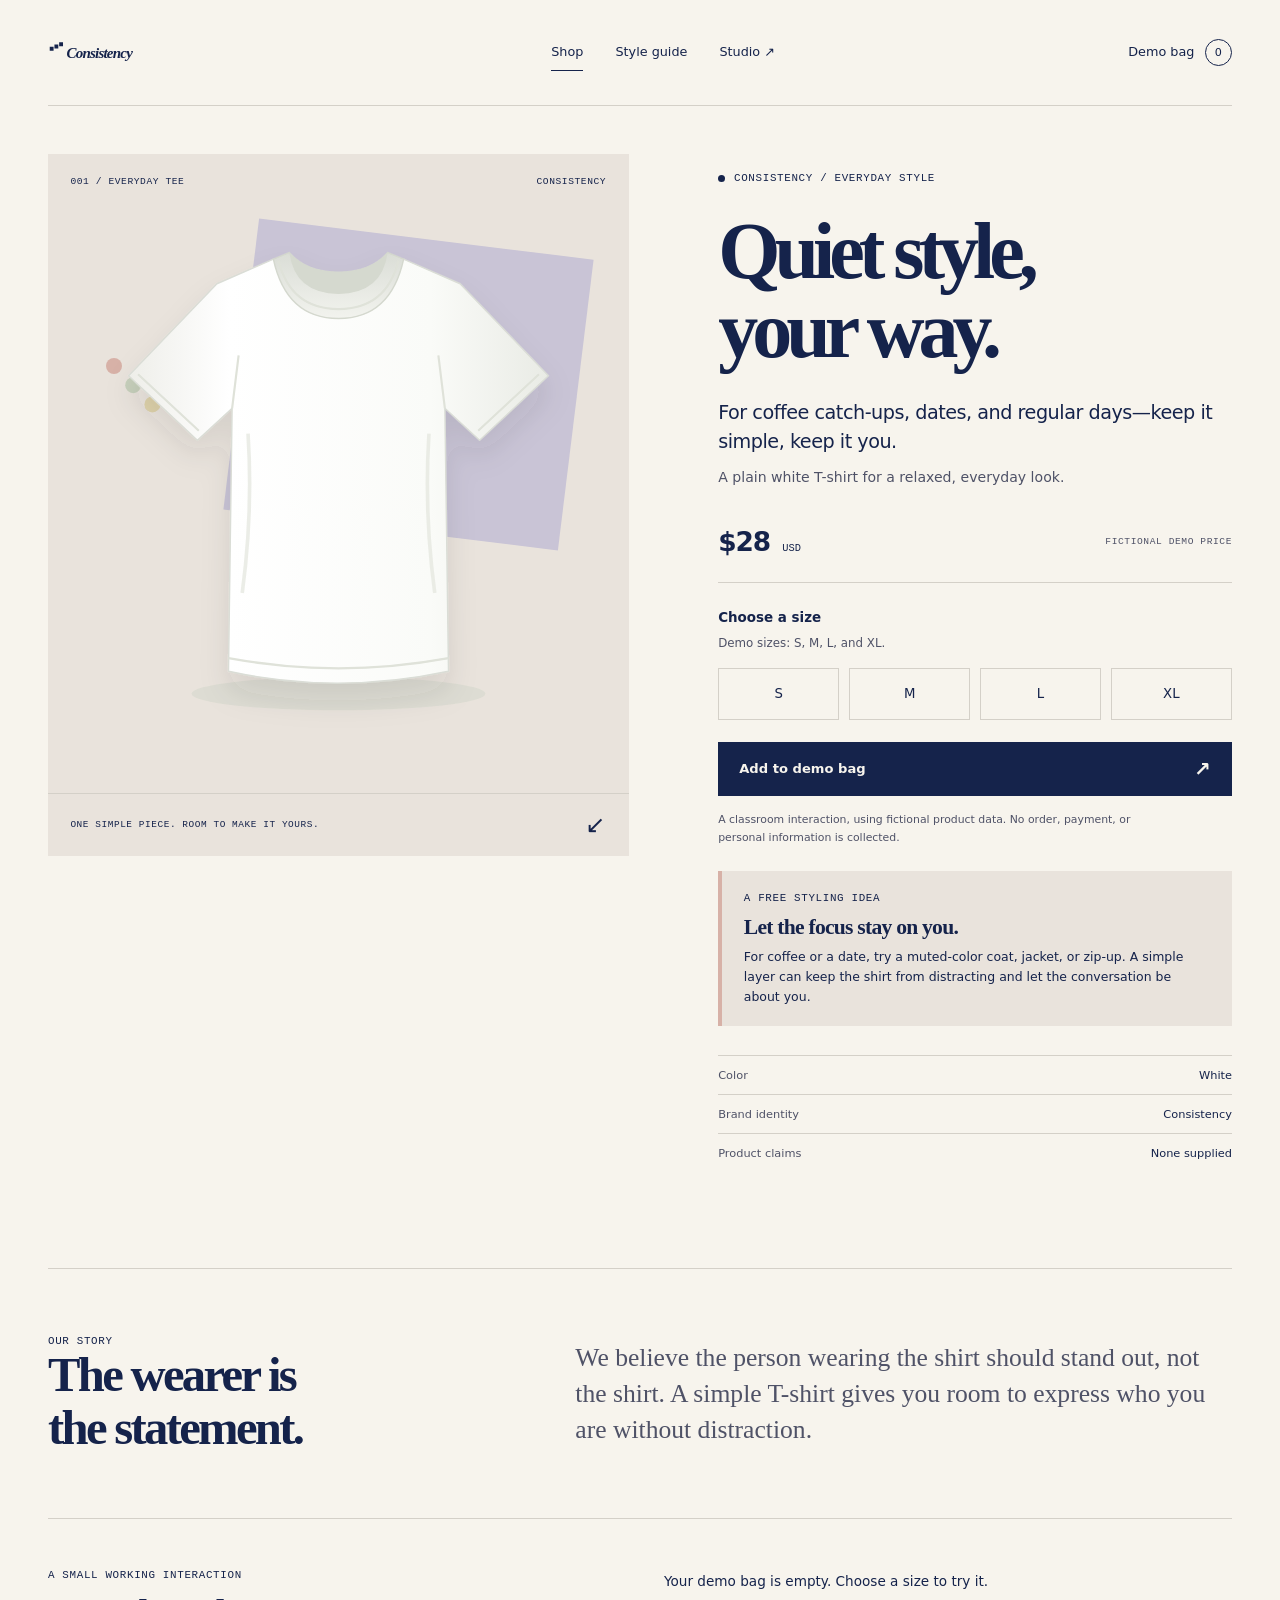
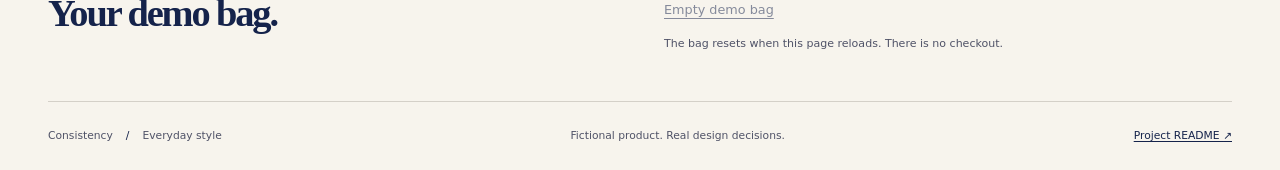
==== commit e6e9ab11: "feat: add wearer-first brand story (BRAND-002) Co-authored-by: Copilot <223556219+Copilot@users.nore" ====
--- a/public/index.html
+++ b/public/index.html
@@ -140,6 +140,18 @@
         </div>
       </section>
 
+      <section class="brand-story wrap" aria-labelledby="brand-story-title">
+        <div>
+          <p class="eyebrow">Our story</p>
+          <h2 id="brand-story-title">The wearer is the statement.</h2>
+        </div>
+        <p class="brand-story-copy">
+          We believe the person wearing the shirt should stand out, not the
+          shirt. A simple T-shirt gives you room to express who you are without
+          distraction.
+        </p>
+      </section>
+
       <section
         id="demo-bag"
         class="bag-section wrap"
--- a/public/styles.css
+++ b/public/styles.css
@@ -558,6 +558,28 @@
   text-align: right;
 }
 
+.brand-story {
+  display: grid;
+  grid-template-columns: minmax(0, 0.8fr) minmax(0, 1.2fr);
+  gap: clamp(2rem, 7vw, 8rem);
+  align-items: center;
+  border-top: 1px solid var(--color-line);
+  padding-block: 4rem;
+}
+
+.brand-story h2 {
+  max-width: 11ch;
+  font-size: clamp(2rem, 3.8vw, 3.25rem);
+}
+
+.brand-story-copy {
+  max-width: 42rem;
+  color: var(--color-muted);
+  font-family: var(--font-display);
+  font-size: clamp(1.25rem, 2vw, 1.75rem);
+  line-height: 1.4;
+}
+
 .bag-section {
   display: grid;
   grid-template-columns: 1fr 1fr;
@@ -948,7 +970,7 @@
 
 .voice-grid {
   display: grid;
-  grid-template-columns: 1fr 1fr;
+  grid-template-columns: repeat(3, minmax(0, 1fr));
   gap: 2rem;
 }
 
@@ -1047,6 +1069,10 @@
     grid-template-columns: repeat(3, 1fr);
     row-gap: 1.6rem;
   }
+
+  .voice-grid {
+    grid-template-columns: repeat(2, minmax(0, 1fr));
+  }
 }
 
 @media (width <= 760px) {
@@ -1148,6 +1174,12 @@
     padding-block: 2rem;
   }
 
+  .brand-story {
+    grid-template-columns: 1fr;
+    gap: 0.5rem;
+    padding-block: 2rem;
+  }
+
   .bag-section h2 {
     margin-top: 0.6rem;
   }
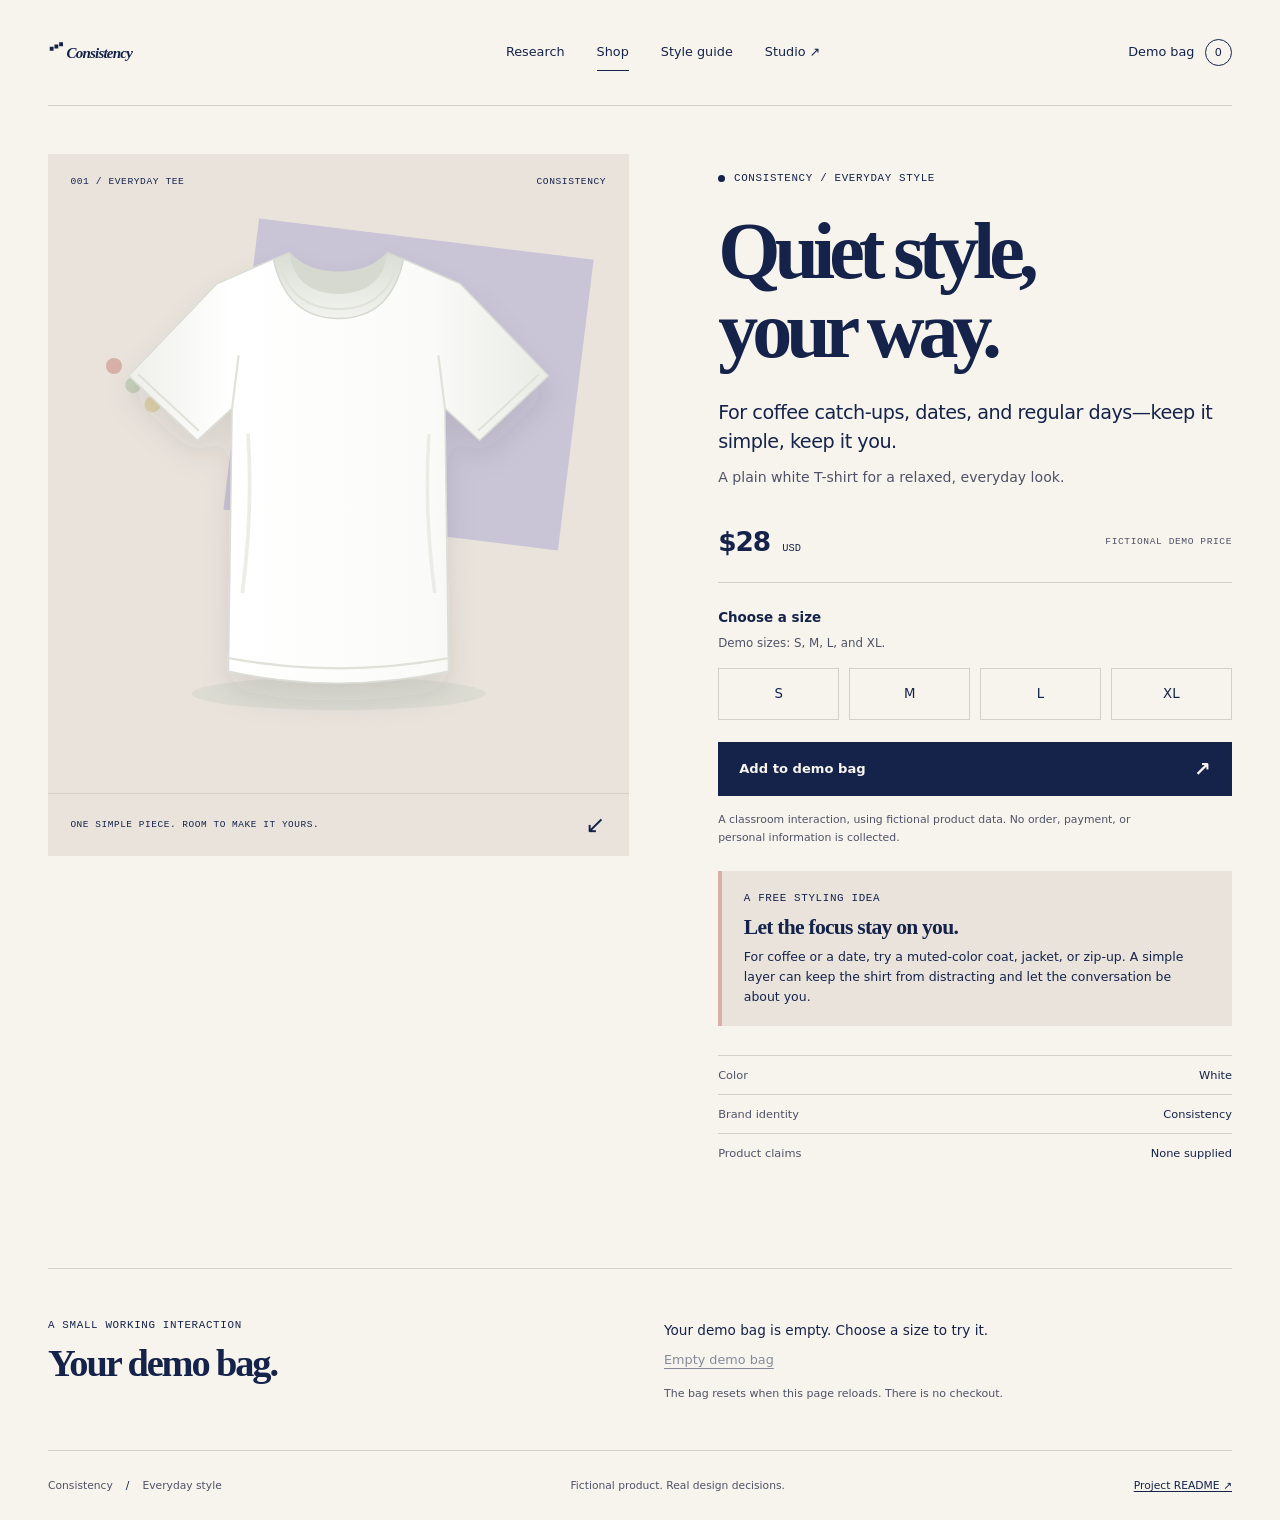
==== commit 2a04de00: "Add IS117-007 research documentation draft" ====
--- a/public/index.html
+++ b/public/index.html
@@ -27,6 +27,7 @@
           height="26"
       /></a>
       <nav class="main-nav" aria-label="Main navigation">
+        <a class="nav-link" href="research.html">Research</a>
         <a class="nav-link" href="index.html" aria-current="page">Shop</a>
         <a class="nav-link" href="styleguide.html">Style guide</a>
         <a class="nav-link" href="studio.html"
@@ -140,18 +141,6 @@
         </div>
       </section>
 
-      <section class="brand-story wrap" aria-labelledby="brand-story-title">
-        <div>
-          <p class="eyebrow">Our story</p>
-          <h2 id="brand-story-title">The wearer is the statement.</h2>
-        </div>
-        <p class="brand-story-copy">
-          We believe the person wearing the shirt should stand out, not the
-          shirt. A simple T-shirt gives you room to express who you are without
-          distraction.
-        </p>
-      </section>
-
       <section
         id="demo-bag"
         class="bag-section wrap"
